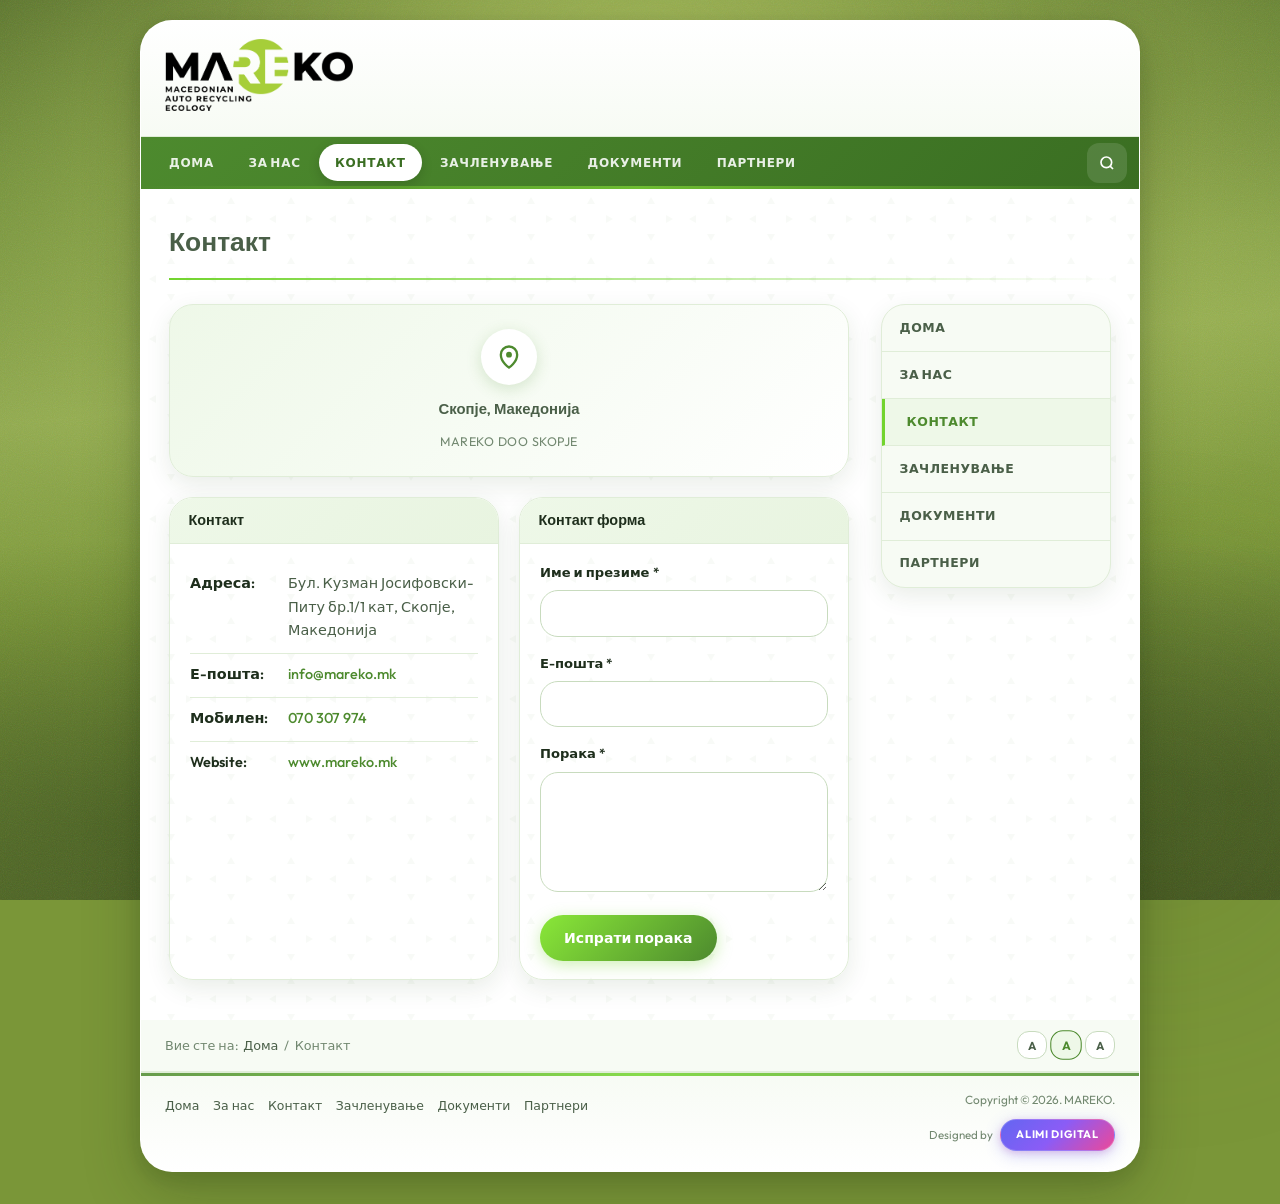
==== kontakt.html @ 083aa1ac "Initial commit: MAREKO static website renovation for mareko.mk Co-authored-by: Cursor <cursoragent@c" ====
<!DOCTYPE html>
<html lang="mk">
<head>
  <meta charset="UTF-8">
  <meta name="viewport" content="width=device-width, initial-scale=1.0">
  <meta name="description" content="Контакт – MAREKO DOO Skopje. Адреса, е-пошта, телефон и контакт форма.">
  <meta name="theme-color" content="#688636">
  <title>Контакт – MAREKO</title>
  <link rel="icon" href="assets/images/mareko-logo.png" type="image/png">
  <link rel="stylesheet" href="assets/css/styles.css">
</head>
<body data-page="contact">

  <div class="site-box">
    <header id="site-header"></header>

    <main class="main-pattern">
      <div class="page-body">
        <h1 class="page-title fade-up">Контакт</h1>
        <div class="page-layout">
          <div class="content-area">
            <div class="contact-visual fade-up">
              <div class="map-pin" aria-hidden="true">
                <svg viewBox="0 0 24 24" fill="none" stroke="currentColor" stroke-width="2"><path d="M12 21s7-4.5 7-11a7 7 0 1 0-14 0c0 6.5 7 11 7 11z"/><circle cx="12" cy="10" r="2.5" fill="currentColor" stroke="none"/></svg>
              </div>
              <p class="contact-visual-text">Скопје, Македонија</p>
              <span class="contact-visual-sub">MAREKO DOO Skopje</span>
            </div>
            <div class="contact-grid">
              <div class="contact-box fade-up">
                <div class="contact-box-header">Контакт</div>
                <div class="contact-box-body">
                  <div class="contact-row">
                    <span class="contact-label">Адреса:</span>
                    <span class="contact-value">Бул. Кузман Јосифовски-Питу бр.1/1 кат, Скопје, Македонија</span>
                  </div>
                  <div class="contact-row">
                    <span class="contact-label">Е-пошта:</span>
                    <span class="contact-value"><a href="mailto:info@mareko.mk">info@mareko.mk</a></span>
                  </div>
                  <div class="contact-row">
                    <span class="contact-label">Мобилен:</span>
                    <span class="contact-value"><a href="tel:+38970307974">070 307 974</a></span>
                  </div>
                  <div class="contact-row">
                    <span class="contact-label">Website:</span>
                    <span class="contact-value"><a href="https://www.mareko.mk">www.mareko.mk</a></span>
                  </div>
                </div>
              </div>

              <div class="contact-box fade-up">
                <div class="contact-box-header">Контакт форма</div>
                <div class="contact-box-body">
                  <form id="contact-form" novalidate>
                    <div class="form-group">
                      <label for="name">Име и презиме *</label>
                      <input type="text" id="name" name="name" required autocomplete="name">
                    </div>
                    <div class="form-group">
                      <label for="email">Е-пошта *</label>
                      <input type="email" id="email" name="email" required autocomplete="email">
                    </div>
                    <div class="form-group">
                      <label for="message">Порака *</label>
                      <textarea id="message" name="message" required></textarea>
                    </div>
                    <button type="submit" class="btn btn-primary">Испрати порака</button>
                    <div class="form-success" id="form-success">Вашата порака е подготвена. Отворање на е-пошта...</div>
                  </form>
                </div>
              </div>
            </div>
          </div>

          <aside class="sidebar">
            <nav class="sidebar-nav" id="sidebar-nav" aria-label="Странична навигација"></nav>
          </aside>
        </div>
      </div>

      <div class="utility-bar">
        <div class="breadcrumb">
          <span>Вие сте на:</span>
          <a href="index.html">Дома</a>
          <span>/</span>
          <span>Контакт</span>
        </div>
        <div class="font-size-controls" aria-label="Големина на текст">
          <button class="font-size-btn" data-size="sm" aria-label="Мал текст">A</button>
          <button class="font-size-btn active" data-size="md" aria-label="Нормален текст">A</button>
          <button class="font-size-btn" data-size="lg" aria-label="Голем текст">A</button>
        </div>
      </div>
    </main>

    <footer class="site-footer" id="site-footer"></footer>
  </div>

  <script src="assets/js/main.js"></script>
</body>
</html>
---- assets/css/styles.css ----
/* MAREKO.MK — Light boxed · modern 2026 */
@import url('https://fonts.googleapis.com/css2?family=Outfit:wght@300;400;500;600;700;800&family=Syne:wght@700;800&display=swap');

:root {
  --green-bright: #72d42e;
  --green-light: #8ae838;
  --green-nav: #4d8a2e;
  --green-nav-dark: #3a6e22;
  --green-banner: #5a9634;
  --green-soft: #eef8e8;
  --green-glow: rgba(114, 212, 46, 0.35);
  --green-bg: #7a9638;
  --green-bg-light: #a8be58;
  --green-bg-lime: #c2d46a;
  --green-bg-dark: #556b2a;
  --green-bg-deep: #465822;
  --white: #ffffff;
  --off-white: #f7fbf4;
  --text: #1e2e1c;
  --text-muted: #4a5f48;
  --text-light: #728870;
  --border: #e0edd8;
  --border-dark: #c8dbbe;
  --shadow-box: 0 20px 56px rgba(35, 55, 18, 0.28), 0 6px 20px rgba(35, 55, 18, 0.14);
  --shadow-soft: 0 8px 24px rgba(40, 80, 25, 0.1);
  --shadow-hover: 0 12px 32px rgba(114, 212, 46, 0.2);
  --radius-sm: 12px;
  --radius-md: 18px;
  --radius-lg: 24px;
  --radius-xl: 32px;
  --radius-pill: 999px;
  --font: 'Outfit', system-ui, sans-serif;
  --font-display: 'Syne', 'Outfit', sans-serif;
  --box-width: 1000px;
  --nav-height: 52px;
  --ease: cubic-bezier(0.4, 0, 0.2, 1);
  --ease-bounce: cubic-bezier(0.34, 1.56, 0.64, 1);
  --transition: 0.35s var(--ease);
  --font-base: 16px;
}

*, *::before, *::after { box-sizing: border-box; margin: 0; padding: 0; }

html {
  scroll-behavior: smooth;
  -webkit-text-size-adjust: 100%;
  font-size: var(--font-base);
}

body {
  font-family: var(--font);
  color: var(--text);
  line-height: 1.65;
  min-height: 100dvh;
  background-color: var(--green-bg);
  background-image:
    url("data:image/svg+xml,%3Csvg viewBox='0 0 200 200' xmlns='http://www.w3.org/2000/svg'%3E%3Cfilter id='n'%3E%3CfeTurbulence type='fractalNoise' baseFrequency='0.75' numOctaves='4' stitchTiles='stitch'/%3E%3C/filter%3E%3Crect width='100%25' height='100%25' filter='url(%23n)' opacity='0.35'/%3E%3C/svg%3E"),
    radial-gradient(ellipse 95% 75% at 50% 18%, rgba(194, 212, 106, 0.92) 0%, rgba(168, 190, 88, 0.55) 32%, transparent 68%),
    radial-gradient(ellipse 70% 55% at 8% 92%, rgba(70, 92, 34, 0.72) 0%, transparent 58%),
    radial-gradient(ellipse 65% 50% at 96% 88%, rgba(62, 82, 30, 0.68) 0%, transparent 55%),
    radial-gradient(ellipse 45% 35% at 92% 8%, rgba(90, 115, 42, 0.45) 0%, transparent 52%),
    linear-gradient(175deg, #4f6828 0%, #688636 18%, #8fa84e 42%, #7a9638 62%, #5f782e 82%, #465822 100%);
  background-blend-mode: soft-light, normal, normal, normal, normal, normal;
  background-size: 160px 160px, auto, auto, auto, auto, auto;
  background-attachment: fixed;
  overflow-x: hidden;
}

/* Soft ambient glow — light olive, not dark */
body::before,
body::after {
  content: '';
  position: fixed;
  border-radius: 50%;
  filter: blur(100px);
  opacity: 0.35;
  pointer-events: none;
  z-index: 0;
  animation: blobFloat 16s ease-in-out infinite alternate;
}

body::before {
  width: 480px;
  height: 480px;
  background: rgba(184, 204, 106, 0.55);
  top: -140px;
  left: 50%;
  transform: translateX(-50%);
}

body::after {
  width: 360px;
  height: 360px;
  background: rgba(86, 107, 42, 0.45);
  bottom: -80px;
  right: -60px;
  animation-delay: -8s;
}

@keyframes blobFloat {
  from { transform: translate(0, 0) scale(1); }
  to { transform: translate(20px, 30px) scale(1.08); }
}

img { max-width: 100%; height: auto; display: block; }
a { color: var(--green-nav); text-decoration: none; transition: color var(--transition); }
a:hover { color: var(--green-nav-dark); }

/* ─── BOXED SHELL ─── */
.site-box {
  position: relative;
  z-index: 1;
  width: calc(100% - 1.25rem);
  max-width: var(--box-width);
  margin: 0.75rem auto 1.5rem;
  background: var(--white);
  border-radius: var(--radius-xl);
  box-shadow: var(--shadow-box);
  border: 1px solid rgba(255, 255, 255, 0.85);
  overflow: hidden;
  animation: boxReveal 0.7s var(--ease) both;
}

@keyframes boxReveal {
  from { opacity: 0; transform: translateY(24px); }
  to { opacity: 1; transform: translateY(0); }
}

@media (min-width: 768px) {
  .site-box { margin: 1.25rem auto 2rem; width: calc(100% - 2.5rem); }
}

/* ─── LOGO ─── */
.site-top { background: var(--white); }

.logo-area {
  padding: 1.1rem 1.5rem;
  border-bottom: 1px solid var(--border);
  background: linear-gradient(180deg, var(--white) 0%, var(--off-white) 100%);
}

.logo {
  display: inline-block;
  transition: transform var(--transition), opacity var(--transition);
  text-decoration: none;
}

.logo:hover {
  transform: scale(1.02);
  opacity: 0.92;
}

.logo-img {
  height: 64px;
  width: auto;
  max-width: min(100%, 340px);
  display: block;
  object-fit: contain;
}

.logo-img-sm {
  height: 48px;
  width: auto;
  max-width: 180px;
  margin: 0 auto 0.65rem;
  display: block;
  object-fit: contain;
}

@media (min-width: 768px) {
  .logo-img { height: 72px; max-width: 380px; }
  .logo-img-sm { height: 52px; }
}

/* ─── NAV ─── */
.main-nav-wrap {
  background: linear-gradient(135deg, var(--green-nav) 0%, var(--green-nav-dark) 100%);
  position: relative;
}

.main-nav-wrap::after {
  content: '';
  position: absolute;
  bottom: 0;
  left: 0;
  right: 0;
  height: 3px;
  background: linear-gradient(90deg, transparent, var(--green-light), transparent);
  opacity: 0.6;
}

.main-nav-inner {
  display: flex;
  align-items: center;
  justify-content: space-between;
  min-height: var(--nav-height);
  padding: 0 0.75rem;
}

.main-nav {
  display: none;
  flex: 1;
  align-items: center;
  gap: 0.15rem;
  flex-wrap: wrap;
}

.main-nav a {
  color: rgba(255, 255, 255, 0.88);
  font-size: 0.72rem;
  font-weight: 600;
  letter-spacing: 0.06em;
  text-transform: uppercase;
  padding: 0.5rem 0.85rem;
  border-radius: var(--radius-pill);
  transition: all var(--transition);
  position: relative;
}

.main-nav a:hover {
  color: var(--white);
  background: rgba(255, 255, 255, 0.12);
  transform: translateY(-1px);
}

.main-nav a.active {
  color: var(--green-nav-dark);
  background: var(--white);
  box-shadow: 0 4px 12px rgba(0, 0, 0, 0.15);
  font-weight: 700;
}

.nav-actions {
  display: flex;
  align-items: center;
  gap: 0.35rem;
  margin-left: auto;
}

.search-toggle,
.menu-toggle {
  width: 40px;
  height: 40px;
  border: none;
  border-radius: var(--radius-sm);
  background: rgba(255, 255, 255, 0.12);
  color: var(--white);
  cursor: pointer;
  display: flex;
  align-items: center;
  justify-content: center;
  transition: all var(--transition);
}

.search-toggle:hover,
.menu-toggle:hover {
  background: rgba(255, 255, 255, 0.22);
  transform: scale(1.05);
}

.menu-toggle { position: relative; z-index: 1002; }

.hamburger { width: 18px; height: 12px; position: relative; }
.hamburger span {
  display: block;
  position: absolute;
  height: 2px;
  width: 100%;
  background: currentColor;
  border-radius: 2px;
  transition: all var(--transition);
}
.hamburger span:nth-child(1) { top: 0; }
.hamburger span:nth-child(2) { top: 5px; }
.hamburger span:nth-child(3) { top: 10px; }

.menu-toggle.open .hamburger span:nth-child(1) { top: 5px; transform: rotate(45deg); }
.menu-toggle.open .hamburger span:nth-child(2) { opacity: 0; }
.menu-toggle.open .hamburger span:nth-child(3) { top: 5px; transform: rotate(-45deg); }

.mobile-nav {
  display: none;
  flex-direction: column;
  background: var(--green-nav-dark);
  padding: 0.5rem;
  gap: 0.25rem;
}

.mobile-nav.open { display: flex; animation: slideDown 0.3s var(--ease); }

@keyframes slideDown {
  from { opacity: 0; transform: translateY(-8px); }
  to { opacity: 1; transform: translateY(0); }
}

.mobile-nav a {
  color: var(--white);
  font-size: 0.85rem;
  font-weight: 600;
  padding: 0.85rem 1.1rem;
  border-radius: var(--radius-md);
  text-transform: uppercase;
  letter-spacing: 0.05em;
  transition: all var(--transition);
}

.mobile-nav a:hover,
.mobile-nav a.active {
  background: rgba(255, 255, 255, 0.12);
}

.mobile-nav a.active {
  background: var(--white);
  color: var(--green-nav-dark);
}

/* ─── HERO SLIDER ─── */
.hero-slider {
  position: relative;
  height: min(56vw, 400px);
  min-height: 260px;
  overflow: hidden;
  isolation: isolate;
}

.hero-slide {
  position: absolute;
  inset: 0;
  opacity: 0;
  transition: opacity 1s ease;
}

.hero-slide.active { opacity: 1; }

.hero-slide img {
  width: 100%;
  height: 100%;
  object-fit: cover;
  transform: scale(1.04);
  animation: kenBurns 10s ease-in-out infinite alternate;
}

@keyframes kenBurns {
  from { transform: scale(1.04); }
  to { transform: scale(1.1); }
}

.hero-price-box {
  position: absolute;
  top: 1.25rem;
  left: 1.25rem;
  z-index: 3;
  background: rgba(255, 255, 255, 0.94);
  backdrop-filter: blur(12px) saturate(1.1);
  -webkit-backdrop-filter: blur(12px) saturate(1.1);
  border: 1px solid rgba(255, 255, 255, 0.95);
  padding: 1.15rem 1.4rem;
  border-radius: var(--radius-lg);
  box-shadow:
    0 8px 28px rgba(30, 60, 20, 0.08),
    inset 0 1px 0 rgba(255, 255, 255, 1);
  max-width: 220px;
  text-align: center;
  transition: all var(--transition);
  animation: floatIn 0.8s var(--ease-bounce) 0.3s both;
  cursor: pointer;
  text-decoration: none;
  color: inherit;
}

@keyframes floatIn {
  from { opacity: 0; transform: translateY(16px) scale(0.95); }
  to { opacity: 1; transform: translateY(0) scale(1); }
}

.hero-price-box:hover {
  transform: translateY(-4px) scale(1.02);
  box-shadow: var(--shadow-hover);
}

.hero-price-box:hover .price-text-label {
  text-decoration-color: var(--green-bright);
}

.hero-price-box:hover .price-arrow {
  transform: translateY(-3px);
  color: var(--green-nav);
}

.hero-price-box .logo-img-sm {
  height: 44px;
  width: auto;
  margin: 0 auto 0.65rem;
}

.hero-price-box .price-text {
  display: inline-flex;
  flex-direction: column;
  align-items: center;
  gap: 0.35rem;
}

.hero-price-box .price-text-label {
  font-family: var(--font-display);
  font-size: 0.82rem;
  font-weight: 700;
  color: var(--text);
  line-height: 1.45;
  text-transform: uppercase;
  letter-spacing: 0.05em;
  text-decoration: underline;
  text-decoration-thickness: 2px;
  text-underline-offset: 4px;
  text-decoration-color: var(--green-nav);
  transition: text-decoration-color var(--transition);
}

.hero-price-box .price-arrow {
  font-size: 1rem;
  font-weight: 700;
  color: var(--green-nav);
  line-height: 1;
  transition: transform var(--transition), color var(--transition);
}

/* Hero footer — bottom bar + dots */
.hero-footer {
  position: absolute;
  bottom: 1.15rem;
  left: 1rem;
  right: 1rem;
  z-index: 4;
  display: flex;
  align-items: center;
  justify-content: center;
  gap: 0.75rem;
  pointer-events: none;
}

.hero-footer > * {
  pointer-events: auto;
}

.hero-bottom-bar {
  position: static;
  transform: none;
  z-index: 3;
  background: rgba(255, 255, 255, 0.92);
  backdrop-filter: blur(10px);
  -webkit-backdrop-filter: blur(10px);
  border: 1px solid rgba(255, 255, 255, 0.95);
  padding: 0.5rem 1.25rem;
  border-radius: var(--radius-pill);
  font-size: 0.62rem;
  font-weight: 600;
  letter-spacing: 0.08em;
  text-transform: uppercase;
  color: var(--text-muted);
  white-space: nowrap;
  max-width: calc(100% - 5rem);
  overflow: hidden;
  text-overflow: ellipsis;
  box-shadow: 0 4px 16px rgba(30, 60, 20, 0.06), inset 0 1px 0 rgba(255, 255, 255, 1);
  animation: floatIn 0.8s var(--ease) 0.5s both;
}

.slider-controls {
  position: absolute;
  top: 1rem;
  right: 1rem;
  display: flex;
  gap: 0.25rem;
  z-index: 5;
  padding: 0.3rem;
  background: rgba(255, 255, 255, 0.88);
  backdrop-filter: blur(10px);
  -webkit-backdrop-filter: blur(10px);
  border: 1px solid rgba(255, 255, 255, 0.95);
  border-radius: var(--radius-pill);
  box-shadow: 0 4px 20px rgba(30, 60, 20, 0.08);
}

.slider-btn {
  width: 36px;
  height: 36px;
  border: none;
  border-radius: 50%;
  background: rgba(255, 255, 255, 0.95);
  color: var(--green-nav);
  cursor: pointer;
  display: flex;
  align-items: center;
  justify-content: center;
  box-shadow: 0 2px 10px rgba(0, 0, 0, 0.08);
  transition: all var(--transition);
}

.slider-btn:hover {
  background: var(--white);
  transform: scale(1.08);
  color: var(--green-bright);
  box-shadow: 0 4px 16px rgba(114, 212, 46, 0.25);
}

.slider-btn:active {
  transform: scale(0.96);
}

.slider-dots {
  position: absolute;
  right: 0;
  bottom: 0;
  display: flex;
  align-items: center;
  gap: 5px;
  padding: 0.35rem 0.55rem;
  background: rgba(20, 40, 15, 0.35);
  backdrop-filter: blur(10px);
  border-radius: var(--radius-pill);
  border: 1px solid rgba(255, 255, 255, 0.15);
}

.slider-dot {
  width: 7px;
  height: 7px;
  border-radius: var(--radius-pill);
  background: rgba(255, 255, 255, 0.4);
  border: none;
  cursor: pointer;
  padding: 0;
  transition: all var(--transition);
}

.slider-dot.active {
  background: var(--green-bright);
  width: 22px;
  box-shadow: 0 0 10px var(--green-glow);
}

/* ─── GREEN BANNER ─── */
.green-banner {
  background: linear-gradient(135deg, var(--green-banner) 0%, var(--green-nav) 100%);
  color: var(--white);
  text-align: center;
  padding: 0.85rem 1rem;
  font-family: var(--font-display);
  font-size: 0.75rem;
  font-weight: 700;
  letter-spacing: 0.14em;
  text-transform: uppercase;
  position: relative;
  overflow: hidden;
}

.green-banner::before {
  content: '';
  position: absolute;
  inset: 0;
  background: linear-gradient(90deg, transparent, rgba(255,255,255,0.08), transparent);
  animation: shimmer 3s ease-in-out infinite;
}

@keyframes shimmer {
  0%, 100% { transform: translateX(-100%); }
  50% { transform: translateX(100%); }
}

/* ─── UTILITY BAR ─── */
.utility-bar {
  display: flex;
  align-items: center;
  justify-content: space-between;
  flex-wrap: wrap;
  gap: 0.5rem;
  padding: 0.7rem 1.5rem;
  background: var(--off-white);
  border-bottom: 1px solid var(--border);
  font-size: 0.8rem;
  color: var(--text-light);
}

.breadcrumb {
  display: flex;
  flex-wrap: wrap;
  align-items: center;
  gap: 0.35rem;
}

.breadcrumb a { color: var(--text-muted); }
.breadcrumb a:hover { color: var(--green-nav); }

.font-size-controls { display: flex; align-items: center; gap: 4px; }

.font-size-btn {
  width: 30px;
  height: 28px;
  border: 1px solid var(--border-dark);
  border-radius: var(--radius-sm);
  background: var(--white);
  color: var(--text-muted);
  cursor: pointer;
  font-family: var(--font);
  font-weight: 700;
  font-size: 0.72rem;
  transition: all var(--transition);
}

.font-size-btn:hover,
.font-size-btn.active {
  border-color: var(--green-nav);
  color: var(--green-nav);
  background: var(--green-soft);
  transform: scale(1.05);
}

/* ─── MAIN ─── */
main { background: var(--white); }

.page-body { padding: 1.75rem 1.5rem 2rem; }

.page-title {
  font-family: var(--font-display);
  font-size: 1.65rem;
  font-weight: 800;
  color: var(--text-muted);
  margin-bottom: 1.5rem;
  padding-bottom: 0.85rem;
  border-bottom: 2px solid transparent;
  border-image: linear-gradient(90deg, var(--green-bright), transparent) 1;
  animation: fadeUp 0.6s var(--ease) both;
}

.page-layout {
  display: grid;
  grid-template-columns: 1fr;
  gap: 1.5rem;
}

.content-area h2 {
  font-family: var(--font-display);
  font-size: 1.05rem;
  font-weight: 700;
  color: var(--green-nav);
  margin: 1.75rem 0 0.65rem;
}

.content-area h2:first-child { margin-top: 0; }

.content-area p,
.content-area li {
  color: var(--text-muted);
  font-size: 0.93rem;
  margin-bottom: 0.65rem;
}

.content-area ol { padding-left: 1.25rem; margin-bottom: 1rem; }
.content-area ol li { margin-bottom: 0.4rem; }

.sidebar { display: none; }

.sidebar-nav {
  border: 1px solid var(--border);
  border-radius: var(--radius-lg);
  overflow: hidden;
  background: var(--off-white);
  box-shadow: var(--shadow-soft);
}

.sidebar-nav a {
  display: block;
  padding: 0.8rem 1.1rem;
  color: var(--text-muted);
  font-size: 0.78rem;
  font-weight: 600;
  letter-spacing: 0.04em;
  text-transform: uppercase;
  border-bottom: 1px solid var(--border);
  transition: all var(--transition);
}

.sidebar-nav a:last-child { border-bottom: none; }

.sidebar-nav a:hover,
.sidebar-nav a.active {
  color: var(--green-nav);
  background: var(--green-soft);
  padding-left: 1.35rem;
}

.sidebar-nav a.active {
  font-weight: 700;
  border-left: 3px solid var(--green-bright);
}

/* ─── DOCUMENTS ─── */
.doc-list { display: flex; flex-direction: column; gap: 0.65rem; }

.doc-item {
  display: flex;
  align-items: flex-start;
  gap: 1rem;
  padding: 1.1rem 1.25rem;
  border: 1px solid var(--border);
  border-radius: var(--radius-md);
  background: var(--off-white);
  color: inherit;
  transition: all var(--transition);
}

.doc-item:hover {
  border-color: var(--green-bright);
  background: var(--green-soft);
  transform: translateX(6px);
  box-shadow: var(--shadow-soft);
}

.doc-icon {
  flex-shrink: 0;
  width: 42px;
  height: 42px;
  background: linear-gradient(135deg, #fee2e2, #fecaca);
  border-radius: var(--radius-sm);
  display: flex;
  align-items: center;
  justify-content: center;
  font-size: 0.62rem;
  font-weight: 800;
  color: #dc2626;
}

.doc-info h3 {
  font-size: 0.9rem;
  font-weight: 500;
  color: var(--text);
  line-height: 1.45;
}

/* ─── PARTNERS TABLE ─── */
.partners-table-wrap {
  overflow-x: auto;
  border-radius: var(--radius-lg);
  border: 1px solid var(--border);
  box-shadow: var(--shadow-soft);
}

.partners-table {
  width: 100%;
  border-collapse: collapse;
  font-size: 0.88rem;
}

.partners-table th {
  background: linear-gradient(180deg, var(--green-soft) 0%, #e5f2dc 100%);
  padding: 0.85rem 1rem;
  text-align: left;
  font-weight: 700;
  color: var(--text);
  font-size: 0.78rem;
  text-transform: uppercase;
  letter-spacing: 0.05em;
}

.partners-table td {
  padding: 0.75rem 1rem;
  color: var(--text-muted);
  font-weight: 500;
  border-top: 1px solid var(--border);
  transition: background var(--transition);
}

.partners-table tbody tr:nth-child(even) td {
  background: rgba(238, 248, 232, 0.45);
}

.partners-table tbody tr:hover td {
  background: var(--green-soft);
}

.partners-table .num-col {
  width: 52px;
  text-align: center;
  color: var(--green-nav);
  font-weight: 700;
}

.partner-name-cell {
  display: flex;
  flex-wrap: wrap;
  align-items: center;
  gap: 0.5rem;
}

.partner-name-cell > span:first-child {
  color: var(--text-muted);
  font-weight: 500;
}

.city-chip {
  display: inline-block;
  padding: 0.12rem 0.5rem;
  font-size: 0.62rem;
  font-weight: 700;
  letter-spacing: 0.03em;
  text-transform: uppercase;
  color: var(--green-nav-dark);
  background: var(--white);
  border: 1px solid var(--border-dark);
  border-radius: var(--radius-pill);
  white-space: nowrap;
}

/* ─── CONTACT ─── */
.contact-grid {
  display: grid;
  grid-template-columns: 1fr;
  gap: 1.25rem;
}

.contact-box {
  border: 1px solid var(--border);
  border-radius: var(--radius-lg);
  overflow: hidden;
  box-shadow: var(--shadow-soft);
  transition: box-shadow var(--transition);
}

.contact-box:hover { box-shadow: var(--shadow-hover); }

.contact-box-header {
  background: linear-gradient(135deg, var(--green-soft) 0%, #e8f4e0 100%);
  border-bottom: 1px solid var(--border);
  padding: 0.65rem 1.15rem;
  font-family: var(--font-display);
  font-size: 0.9rem;
  font-weight: 700;
  color: var(--text);
}

.contact-box-body { padding: 1.15rem 1.25rem; }

.contact-row {
  display: grid;
  grid-template-columns: 90px 1fr;
  gap: 0.5rem;
  padding: 0.6rem 0;
  border-bottom: 1px solid var(--border);
  font-size: 0.9rem;
}

.contact-row:last-child { border-bottom: none; }
.contact-label { font-weight: 600; color: var(--text); }
.contact-value { color: var(--text-muted); }
.contact-value a { color: var(--green-nav); font-weight: 500; }

.form-group { margin-bottom: 1rem; }

.form-group label {
  display: block;
  font-size: 0.82rem;
  font-weight: 600;
  color: var(--text);
  margin-bottom: 0.4rem;
}

.form-group input,
.form-group textarea {
  width: 100%;
  padding: 0.8rem 1rem;
  font-family: var(--font);
  font-size: 0.92rem;
  border: 1px solid var(--border-dark);
  border-radius: var(--radius-md);
  background: var(--white);
  color: var(--text);
  outline: none;
  transition: all var(--transition);
}

.form-group textarea { min-height: 120px; resize: vertical; }

.form-group input:focus,
.form-group textarea:focus {
  border-color: var(--green-bright);
  box-shadow: 0 0 0 4px rgba(114, 212, 46, 0.15);
}

.btn {
  display: inline-flex;
  align-items: center;
  justify-content: center;
  gap: 0.45rem;
  padding: 0.8rem 1.5rem;
  font-family: var(--font);
  font-size: 0.88rem;
  font-weight: 600;
  border: none;
  border-radius: var(--radius-pill);
  cursor: pointer;
  transition: all var(--transition);
  min-height: 46px;
}

.btn-primary {
  background: linear-gradient(135deg, var(--green-light) 0%, var(--green-nav) 100%);
  color: var(--white);
  box-shadow: 0 4px 16px var(--green-glow);
}

.btn-primary:hover {
  transform: translateY(-2px);
  box-shadow: 0 8px 24px var(--green-glow);
  color: var(--white);
}

.form-success {
  display: none;
  margin-top: 0.75rem;
  padding: 0.85rem 1rem;
  background: var(--green-soft);
  border-radius: var(--radius-md);
  color: var(--green-nav);
  font-size: 0.85rem;
  font-weight: 600;
}

.form-success.show { display: block; animation: fadeUp 0.4s var(--ease); }

/* ─── HOME INTRO ─── */
.home-intro {
  padding: 2rem 1.5rem 2.5rem;
  text-align: center;
}

.home-intro p {
  color: var(--text-muted);
  font-size: 0.95rem;
  max-width: 620px;
  margin: 0 auto;
  line-height: 1.75;
}

.home-intro-icon {
  width: 48px;
  height: 48px;
  margin: 0 auto 1rem;
  border-radius: 50%;
  background: var(--green-soft);
  display: flex;
  align-items: center;
  justify-content: center;
  font-size: 1.4rem;
  animation: pulse 2.5s ease-in-out infinite;
}

@keyframes pulse {
  0%, 100% { box-shadow: 0 0 0 0 rgba(114, 212, 46, 0.3); }
  50% { box-shadow: 0 0 0 12px rgba(114, 212, 46, 0); }
}

/* ─── FOOTER ─── */
.site-footer {
  background: linear-gradient(180deg, var(--off-white) 0%, var(--white) 100%);
  border-top: 1px solid var(--border);
  padding: 0 1.5rem 1.25rem;
}

.footer-accent {
  height: 3px;
  margin: 0 -1.5rem 0;
  background: linear-gradient(90deg, var(--green-nav), var(--green-bright), var(--green-nav));
  opacity: 0.85;
}

.footer-inner {
  display: flex;
  flex-direction: column;
  gap: 1rem;
  padding-top: 1rem;
  font-size: 0.78rem;
  color: var(--text-light);
}

.footer-links {
  display: flex;
  flex-wrap: wrap;
  gap: 0.35rem 0.85rem;
}

.footer-links a {
  color: var(--text-muted);
  font-size: 0.78rem;
  padding: 0.25rem 0;
  transition: all var(--transition);
}

.footer-links a:hover {
  color: var(--green-nav);
  transform: translateX(2px);
}

.footer-credit {
  display: flex;
  flex-direction: column;
  align-items: flex-start;
  gap: 0.65rem;
  padding-top: 0.75rem;
  border-top: 1px solid var(--border);
}

.footer-copy {
  font-size: 0.74rem;
  line-height: 1.4;
}

.footer-designed {
  display: flex;
  flex-wrap: wrap;
  align-items: center;
  gap: 0.45rem;
}

.footer-designed-label {
  font-size: 0.72rem;
  color: var(--text-light);
}

.alimi-credit-btn {
  display: inline-flex;
  align-items: center;
  justify-content: center;
  padding: 0.38rem 0.95rem;
  border-radius: var(--radius-pill);
  background: linear-gradient(135deg, #6366f1 0%, #8b5cf6 48%, #ec4899 100%);
  color: var(--white) !important;
  font-size: 0.68rem;
  font-weight: 700;
  letter-spacing: 0.06em;
  text-transform: uppercase;
  text-decoration: none;
  border: 1px solid rgba(255, 255, 255, 0.18);
  box-shadow: 0 4px 16px rgba(99, 102, 241, 0.32), 0 2px 6px rgba(236, 72, 153, 0.2);
  transition: transform var(--transition), box-shadow var(--transition), filter var(--transition);
}

.alimi-credit-btn:hover {
  transform: translateY(-2px);
  filter: brightness(1.06);
  box-shadow: 0 6px 22px rgba(99, 102, 241, 0.42), 0 4px 12px rgba(236, 72, 153, 0.28);
  color: var(--white) !important;
}

/* ─── SEARCH ─── */
.search-overlay {
  position: fixed;
  inset: 0;
  z-index: 2000;
  background: rgba(255, 255, 255, 0.96);
  backdrop-filter: blur(20px);
  display: flex;
  flex-direction: column;
  align-items: center;
  justify-content: center;
  padding: 2rem;
  opacity: 0;
  visibility: hidden;
  transition: all var(--transition);
}

.search-overlay.open { opacity: 1; visibility: visible; }

.search-overlay input {
  width: 100%;
  max-width: 480px;
  padding: 1rem 1.25rem;
  font-size: 1.05rem;
  font-family: var(--font);
  border: 2px solid var(--border-dark);
  border-radius: var(--radius-pill);
  outline: none;
  color: var(--text);
  transition: all var(--transition);
}

.search-overlay input:focus {
  border-color: var(--green-bright);
  box-shadow: 0 0 0 4px rgba(114, 212, 46, 0.15);
}

.search-close {
  position: absolute;
  top: 1.25rem;
  right: 1.25rem;
  width: 44px;
  height: 44px;
  border: 1px solid var(--border);
  border-radius: 50%;
  background: var(--white);
  cursor: pointer;
  font-size: 1.1rem;
  color: var(--text-muted);
  transition: all var(--transition);
}

.search-close:hover {
  background: var(--green-soft);
  color: var(--green-nav);
  transform: rotate(90deg);
}

.search-results {
  margin-top: 1.25rem;
  width: 100%;
  max-width: 480px;
  max-height: 50vh;
  overflow-y: auto;
}

.search-results a {
  display: block;
  padding: 0.85rem 1rem;
  border-bottom: 1px solid var(--border);
  color: var(--text-muted);
  border-radius: var(--radius-sm);
  transition: all var(--transition);
}

.search-results a:hover {
  background: var(--green-soft);
  color: var(--green-nav);
  padding-left: 1.25rem;
}

/* ─── ANIMATIONS ─── */
.fade-up {
  opacity: 0;
  transform: translateY(16px);
  transition: opacity 0.6s var(--ease), transform 0.6s var(--ease);
}

.fade-up.visible {
  opacity: 1;
  transform: translateY(0);
}

@keyframes fadeUp {
  from { opacity: 0; transform: translateY(12px); }
  to { opacity: 1; transform: translateY(0); }
}

/* ─── RESPONSIVE ─── */

/* Mobile hero — polished layout */
@media (max-width: 767px) {
  .site-box {
    width: calc(100% - 0.75rem);
    margin: 0.5rem auto 1rem;
    border-radius: var(--radius-lg);
  }

  .logo-area { padding: 0.75rem 1rem; }

  .logo-img {
    height: 54px;
    max-width: min(100%, 270px);
  }

  .hero-slider {
    height: 56vh;
    min-height: 300px;
    max-height: none;
  }

  .hero-slide img {
    transform: scale(1.02);
    animation: none;
  }

  .hero-price-box {
    top: 0.75rem;
    left: 0.75rem;
    max-width: min(62%, 185px);
    padding: 0.9rem 1rem;
    border-radius: var(--radius-md);
    background: rgba(255, 255, 255, 0.93);
    border-color: rgba(255, 255, 255, 0.98);
    box-shadow:
      0 6px 24px rgba(30, 60, 20, 0.07),
      inset 0 1px 0 rgba(255, 255, 255, 1);
  }

  .hero-price-box .logo-img-sm {
    height: 40px;
    max-width: 100%;
    margin-bottom: 0.6rem;
  }

  .hero-price-box .price-text {
    gap: 0.35rem;
  }

  .hero-price-box .price-text-label {
    font-size: 0.78rem;
    letter-spacing: 0.04em;
    line-height: 1.42;
    text-decoration-thickness: 2px;
  }

  .hero-price-box .price-arrow {
    font-size: 1.05rem;
  }

  .slider-controls {
    top: 0.75rem;
    right: 0.75rem;
    padding: 0.25rem;
  }

  .slider-btn {
    width: 34px;
    height: 34px;
  }

  .slider-btn svg {
    width: 14px;
    height: 14px;
  }

  .hero-footer {
    bottom: 0.75rem;
    left: 0.75rem;
    right: 0.75rem;
    flex-direction: column;
    align-items: center;
    gap: 0.45rem;
  }

  .hero-bottom-bar {
    display: block;
    flex: none;
    max-width: 88%;
    font-size: 0.5rem;
    letter-spacing: 0.05em;
    padding: 0.35rem 0.85rem;
    font-weight: 600;
    background: rgba(255, 255, 255, 0.92);
    border-color: rgba(255, 255, 255, 0.98);
    box-shadow: 0 4px 14px rgba(30, 60, 20, 0.06), inset 0 1px 0 rgba(255, 255, 255, 1);
    text-align: center;
  }

  .slider-dots {
    position: static;
    flex-shrink: 0;
    padding: 0.35rem 0.55rem;
    background: rgba(20, 40, 15, 0.4);
  }

  .slider-dot {
    width: 6px;
    height: 6px;
  }

  .slider-dot.active {
    width: 18px;
  }

  .green-banner {
    font-size: 0.58rem;
    letter-spacing: 0.06em;
    padding: 0.7rem 0.65rem;
    line-height: 1.4;
  }

  .utility-bar {
    padding: 0.55rem 1rem;
    font-size: 0.72rem;
  }
}

@media (max-width: 380px) {
  .hero-price-box {
    max-width: min(64%, 175px);
    padding: 0.8rem 0.9rem;
  }

  .hero-price-box .price-text-label {
    font-size: 0.72rem;
  }
}

@media (min-width: 768px) {
  .main-nav { display: flex; }
  .menu-toggle { display: none; }
  .mobile-nav { display: none !important; }

  .hero-slider { height: 400px; }
  .hero-price-box { top: 1.5rem; left: 1.5rem; padding: 1.25rem 1.5rem; }
  .hero-price-box .logo-img-sm { height: 50px; }
  .hero-price-box .price-text-label { font-size: 0.85rem; }

  .page-layout {
    grid-template-columns: 1fr 230px;
    gap: 2rem;
  }

  .sidebar { display: block; }
  .contact-grid { grid-template-columns: 1fr 1fr; }
  .footer-inner {
    flex-direction: row;
    justify-content: space-between;
    align-items: flex-start;
  }

  .footer-credit {
    align-items: flex-end;
    text-align: right;
    margin-left: auto;
    padding-top: 0;
    border-top: none;
    min-width: 220px;
  }
  .page-body { padding: 2rem 1.75rem 2.5rem; }
}

@media (min-width: 900px) {
  .main-nav a { padding: 0.55rem 1rem; font-size: 0.75rem; }
}

/* ═══════════════════════════════════════════
   12 DESIGN ENHANCEMENTS
   ═══════════════════════════════════════════ */

/* 9 — Subtle recycling pattern inside white areas */
.main-pattern {
  position: relative;
  isolation: isolate;
}

.main-pattern::before {
  content: '';
  position: absolute;
  inset: 0;
  pointer-events: none;
  z-index: 0;
  opacity: 0.04;
  background-image: url("data:image/svg+xml,%3Csvg xmlns='http://www.w3.org/2000/svg' width='60' height='60' viewBox='0 0 60 60'%3E%3Cpath fill='%234d8a2e' d='M30 8l4 7h-8l4-7zm0 44l-4-7h8l-4 7zM8 30l7-4v8l-7-4zm44 0l-7 4v-8l7 4z'/%3E%3C/svg%3E");
  background-size: 60px 60px;
}

.main-pattern > * { position: relative; z-index: 1; }

/* 3 — Green accent line system */
.section-heading {
  position: relative;
  padding-left: 0.9rem;
}

.section-heading::before {
  content: '';
  position: absolute;
  left: 0;
  top: 0.12em;
  bottom: 0.12em;
  width: 4px;
  border-radius: 2px;
  background: linear-gradient(180deg, var(--green-bright), var(--green-nav));
}

.site-footer {
  position: relative;
}

/* 1 — Trust stat strip */
.trust-strip {
  padding: 1.25rem 1.5rem;
  background: linear-gradient(180deg, var(--off-white) 0%, var(--white) 100%);
  border-bottom: 1px solid var(--border);
}

.trust-grid {
  display: grid;
  grid-template-columns: repeat(2, 1fr);
  gap: 0.75rem;
}

.trust-card {
  display: flex;
  flex-direction: column;
  align-items: center;
  text-align: center;
  padding: 1rem 0.75rem;
  background: var(--white);
  border: 1px solid var(--border);
  border-radius: var(--radius-md);
  box-shadow: var(--shadow-soft);
  transition: transform var(--transition), box-shadow var(--transition);
}

.trust-card:hover {
  transform: translateY(-3px);
  box-shadow: var(--shadow-hover);
  border-color: var(--green-bright);
}

.trust-icon {
  font-size: 1.25rem;
  margin-bottom: 0.35rem;
  line-height: 1;
}

.trust-number {
  font-family: var(--font-display);
  font-size: 1.5rem;
  font-weight: 800;
  color: var(--green-nav);
  line-height: 1.1;
}

.trust-label {
  font-size: 0.72rem;
  font-weight: 600;
  color: var(--text-light);
  text-transform: uppercase;
  letter-spacing: 0.04em;
  margin-top: 0.25rem;
}

/* 4 — Hero slide captions */
.hero-caption {
  position: absolute;
  bottom: 5.5rem;
  left: 1.25rem;
  z-index: 4;
  max-width: min(75%, 420px);
  margin: 0;
  padding: 0.55rem 1.1rem 0.55rem 0.95rem;
  background: rgba(20, 40, 15, 0.62);
  backdrop-filter: blur(10px);
  -webkit-backdrop-filter: blur(10px);
  color: var(--white);
  font-size: 0.82rem;
  font-weight: 600;
  letter-spacing: 0.02em;
  line-height: 1.4;
  border-radius: var(--radius-pill);
  border-left: 3px solid var(--green-bright);
  opacity: 0;
  transform: translateY(10px);
  transition: opacity 0.55s var(--ease), transform 0.55s var(--ease);
  pointer-events: none;
}

.hero-caption.visible {
  opacity: 1;
  transform: translateY(0);
}

/* 5 — Nav hover micro-interactions */
.main-nav a::after {
  content: '';
  position: absolute;
  bottom: 0.35rem;
  left: 50%;
  width: 0;
  height: 2px;
  background: var(--green-bright);
  border-radius: 1px;
  transform: translateX(-50%);
  transition: width 0.3s var(--ease);
}

.main-nav a:hover::after,
.main-nav a.active::after {
  width: 55%;
}

.main-nav a.active::after {
  background: var(--green-nav);
}

.mobile-nav a {
  opacity: 0;
  transform: translateX(-12px);
  transition: opacity 0.35s var(--ease), transform 0.35s var(--ease), background var(--transition), color var(--transition);
}

.mobile-nav.open a {
  opacity: 1;
  transform: translateX(0);
}

.mobile-nav.open a:nth-child(1) { transition-delay: 0.05s; }
.mobile-nav.open a:nth-child(2) { transition-delay: 0.1s; }
.mobile-nav.open a:nth-child(3) { transition-delay: 0.15s; }
.mobile-nav.open a:nth-child(4) { transition-delay: 0.2s; }
.mobile-nav.open a:nth-child(5) { transition-delay: 0.25s; }
.mobile-nav.open a:nth-child(6) { transition-delay: 0.3s; }

/* 12 — Nav shimmer on load (once) */
.main-nav-wrap {
  overflow: hidden;
}

.main-nav-wrap.nav-shimmer::before {
  content: '';
  position: absolute;
  top: 0;
  left: -80%;
  width: 55%;
  height: 100%;
  background: linear-gradient(90deg, transparent, rgba(255, 255, 255, 0.28), transparent);
  animation: navShimmer 1.4s ease 0.4s 1 forwards;
  pointer-events: none;
  z-index: 2;
}

@keyframes navShimmer {
  to { left: 130%; }
}

/* 6 — Upgraded document cards */
.doc-item {
  position: relative;
  overflow: hidden;
  align-items: center;
}

.doc-stripe {
  position: absolute;
  left: 0;
  top: 0;
  bottom: 0;
  width: 4px;
  background: var(--green-nav);
  transform: scaleY(0);
  transform-origin: top;
  transition: transform 0.35s var(--ease);
}

.doc-item:hover .doc-stripe {
  transform: scaleY(1);
}

.doc-meta {
  display: flex;
  align-items: center;
  gap: 0.5rem;
  margin-bottom: 0.35rem;
}

.doc-year {
  display: inline-block;
  padding: 0.15rem 0.55rem;
  font-size: 0.65rem;
  font-weight: 700;
  letter-spacing: 0.04em;
  text-transform: uppercase;
  color: var(--green-nav);
  background: var(--green-soft);
  border-radius: var(--radius-pill);
  border: 1px solid var(--border-dark);
}

.doc-download {
  flex-shrink: 0;
  width: 36px;
  height: 36px;
  display: flex;
  align-items: center;
  justify-content: center;
  border-radius: 50%;
  background: var(--white);
  border: 1px solid var(--border);
  color: var(--green-nav);
  transition: all var(--transition);
  margin-left: auto;
}

.doc-item:hover .doc-download {
  background: var(--green-nav);
  border-color: var(--green-nav);
  color: var(--white);
  transform: translateY(-2px);
}

/* 8 — Contact visual */
.contact-visual {
  display: flex;
  flex-direction: column;
  align-items: center;
  text-align: center;
  padding: 1.5rem 1rem;
  margin-bottom: 1.25rem;
  background: linear-gradient(135deg, var(--green-soft) 0%, var(--white) 100%);
  border: 1px solid var(--border);
  border-radius: var(--radius-lg);
  box-shadow: var(--shadow-soft);
}

.map-pin {
  width: 56px;
  height: 56px;
  display: flex;
  align-items: center;
  justify-content: center;
  border-radius: 50%;
  background: var(--white);
  color: var(--green-nav);
  box-shadow: 0 4px 16px rgba(77, 138, 46, 0.2);
  margin-bottom: 0.75rem;
  animation: pinBounce 2.5s ease-in-out infinite;
}

.map-pin svg {
  width: 28px;
  height: 28px;
}

@keyframes pinBounce {
  0%, 100% { transform: translateY(0); }
  50% { transform: translateY(-5px); }
}

.contact-visual-text {
  font-family: var(--font-display);
  font-size: 1.05rem;
  font-weight: 700;
  color: var(--text);
  margin-bottom: 0.25rem;
}

.contact-visual-sub {
  font-size: 0.78rem;
  color: var(--text-light);
  letter-spacing: 0.04em;
  text-transform: uppercase;
}

/* 2 — Staggered fade-up (delay set via JS inline style) */
.fade-up.visible {
  transition-delay: 0s !important;
}

.main-nav a.active::after {
  display: none;
}

/* 10 — Page transition flash */
body.page-enter .site-box {
  opacity: 0;
  transform: translateY(12px);
}

body.page-enter-active .site-box {
  opacity: 1;
  transform: translateY(0);
  transition: opacity 0.4s var(--ease), transform 0.4s var(--ease);
}

body.page-leaving .site-box {
  opacity: 0;
  transform: translateY(-8px);
  transition: opacity 0.28s var(--ease), transform 0.28s var(--ease);
}

body.page-leaving::after {
  content: '';
  position: fixed;
  inset: 0;
  z-index: 9999;
  background: linear-gradient(135deg, rgba(114, 212, 46, 0.15), rgba(255, 255, 255, 0.35));
  pointer-events: none;
  animation: pageFlash 0.28s ease forwards;
}

@keyframes pageFlash {
  from { opacity: 0; }
  to { opacity: 1; }
}

@media (max-width: 767px) {
  .trust-grid {
    grid-template-columns: repeat(2, 1fr);
  }

  .hero-caption {
    bottom: 5.5rem;
    left: 0.75rem;
    max-width: 82%;
    font-size: 0.72rem;
    padding: 0.45rem 0.85rem;
  }
}

@media (min-width: 768px) {
  .trust-grid {
    grid-template-columns: repeat(4, 1fr);
  }
}
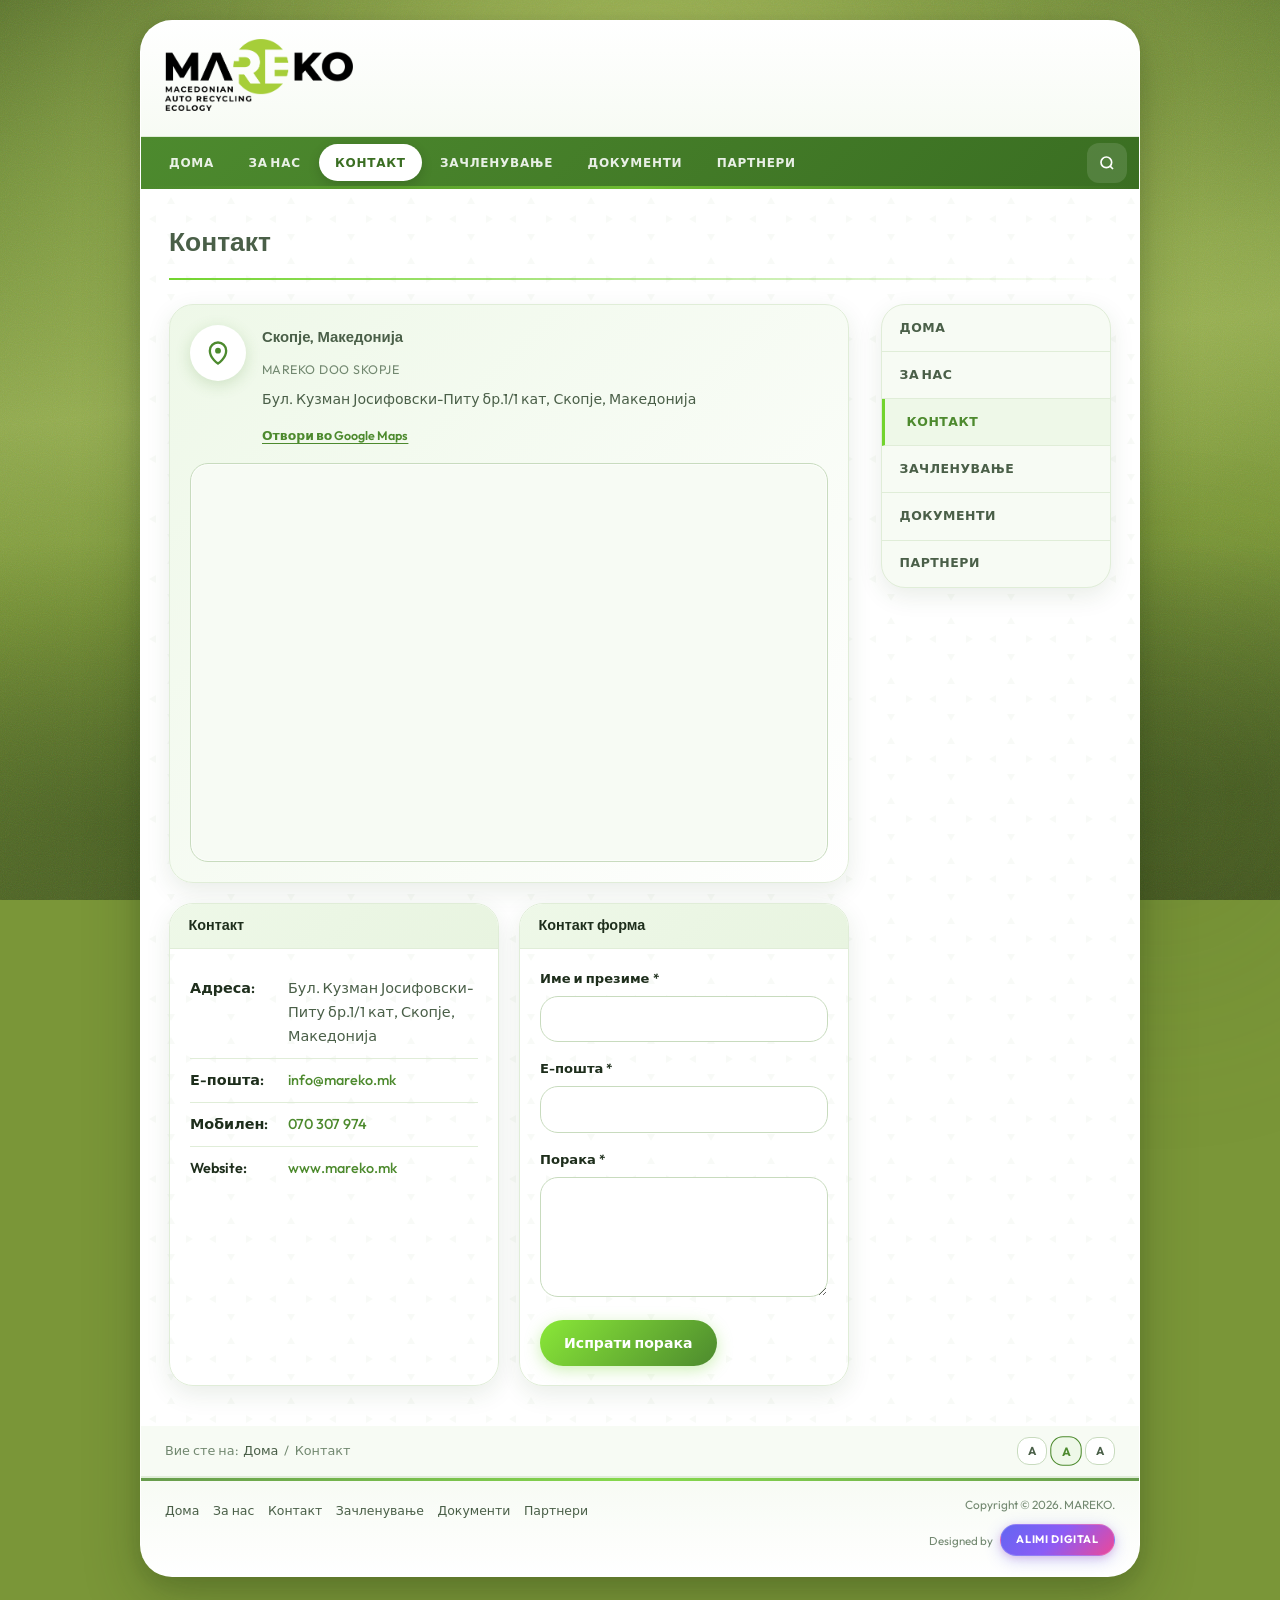
==== commit 3577c0d6: "Add Google Maps preview and address on contact page Co-authored-by: Cursor <cursoragent@cursor.com>" ====
--- a/kontakt.html
+++ b/kontakt.html
@@ -20,11 +20,34 @@
         <div class="page-layout">
           <div class="content-area">
             <div class="contact-visual fade-up">
-              <div class="map-pin" aria-hidden="true">
-                <svg viewBox="0 0 24 24" fill="none" stroke="currentColor" stroke-width="2"><path d="M12 21s7-4.5 7-11a7 7 0 1 0-14 0c0 6.5 7 11 7 11z"/><circle cx="12" cy="10" r="2.5" fill="currentColor" stroke="none"/></svg>
+              <div class="contact-visual-header">
+                <div class="map-pin" aria-hidden="true">
+                  <svg viewBox="0 0 24 24" fill="none" stroke="currentColor" stroke-width="2"><path d="M12 21s7-4.5 7-11a7 7 0 1 0-14 0c0 6.5 7 11 7 11z"/><circle cx="12" cy="10" r="2.5" fill="currentColor" stroke="none"/></svg>
+                </div>
+                <div class="contact-visual-info">
+                  <p class="contact-visual-text">Скопје, Македонија</p>
+                  <span class="contact-visual-sub">MAREKO DOO Skopje</span>
+                  <address class="contact-address">
+                    Бул. Кузман Јосифовски-Питу бр.1/1 кат, Скопје, Македонија
+                  </address>
+                  <a
+                    class="contact-map-link"
+                    href="https://www.google.com/maps/search/?api=1&amp;query=MAREKO+DOO+Skopje,+Bulevar+Kuzman+Josifovski+Pitu+1%2F1,+Skopje,+North+Macedonia"
+                    target="_blank"
+                    rel="noopener noreferrer"
+                  >Отвори во Google Maps</a>
+                </div>
               </div>
-              <p class="contact-visual-text">Скопје, Македонија</p>
-              <span class="contact-visual-sub">MAREKO DOO Skopje</span>
+              <div class="contact-map-wrap">
+                <iframe
+                  class="contact-map"
+                  src="https://maps.google.com/maps?q=MAREKO+DOO+Skopje,+Bulevar+Kuzman+Josifovski+Pitu+1%2F1,+1000+Skopje,+North+Macedonia&amp;hl=mk&amp;z=17&amp;output=embed"
+                  title="MAREKO DOO Skopje – локација на Google Maps"
+                  loading="lazy"
+                  referrerpolicy="no-referrer-when-downgrade"
+                  allowfullscreen
+                ></iframe>
+              </div>
             </div>
             <div class="contact-grid">
               <div class="contact-box fade-up">
--- a/assets/css/styles.css
+++ b/assets/css/styles.css
@@ -1587,19 +1587,31 @@
 .contact-visual {
   display: flex;
   flex-direction: column;
-  align-items: center;
-  text-align: center;
-  padding: 1.5rem 1rem;
+  gap: 1rem;
+  padding: 1.25rem;
   margin-bottom: 1.25rem;
   background: linear-gradient(135deg, var(--green-soft) 0%, var(--white) 100%);
   border: 1px solid var(--border);
   border-radius: var(--radius-lg);
   box-shadow: var(--shadow-soft);
+  overflow: hidden;
+}
+
+.contact-visual-header {
+  display: flex;
+  align-items: flex-start;
+  gap: 1rem;
+}
+
+.contact-visual-info {
+  flex: 1;
+  min-width: 0;
 }
 
 .map-pin {
   width: 56px;
   height: 56px;
+  flex-shrink: 0;
   display: flex;
   align-items: center;
   justify-content: center;
@@ -1607,7 +1619,6 @@
   background: var(--white);
   color: var(--green-nav);
   box-shadow: 0 4px 16px rgba(77, 138, 46, 0.2);
-  margin-bottom: 0.75rem;
   animation: pinBounce 2.5s ease-in-out infinite;
 }
 
@@ -1626,14 +1637,72 @@
   font-size: 1.05rem;
   font-weight: 700;
   color: var(--text);
-  margin-bottom: 0.25rem;
+  margin-bottom: 0.2rem;
 }
 
 .contact-visual-sub {
+  display: block;
   font-size: 0.78rem;
   color: var(--text-light);
   letter-spacing: 0.04em;
   text-transform: uppercase;
+  margin-bottom: 0.55rem;
+}
+
+.contact-address {
+  font-style: normal;
+  font-size: 0.88rem;
+  line-height: 1.5;
+  color: var(--text-muted);
+  margin-bottom: 0.65rem;
+}
+
+.contact-map-link {
+  display: inline-flex;
+  align-items: center;
+  gap: 0.35rem;
+  font-size: 0.78rem;
+  font-weight: 600;
+  color: var(--green-nav);
+  text-decoration: underline;
+  text-underline-offset: 3px;
+}
+
+.contact-map-link:hover {
+  color: var(--green-nav-dark);
+}
+
+.contact-map-wrap {
+  position: relative;
+  width: 100%;
+  aspect-ratio: 16 / 10;
+  min-height: 220px;
+  border-radius: var(--radius-md);
+  overflow: hidden;
+  border: 1px solid var(--border-dark);
+  box-shadow: inset 0 0 0 1px rgba(255, 255, 255, 0.6);
+  background: var(--off-white);
+}
+
+.contact-map {
+  position: absolute;
+  inset: 0;
+  width: 100%;
+  height: 100%;
+  border: 0;
+}
+
+@media (max-width: 767px) {
+  .contact-visual-header {
+    flex-direction: column;
+    align-items: center;
+    text-align: center;
+  }
+
+  .contact-map-wrap {
+    aspect-ratio: 4 / 3;
+    min-height: 200px;
+  }
 }
 
 /* 2 — Staggered fade-up (delay set via JS inline style) */
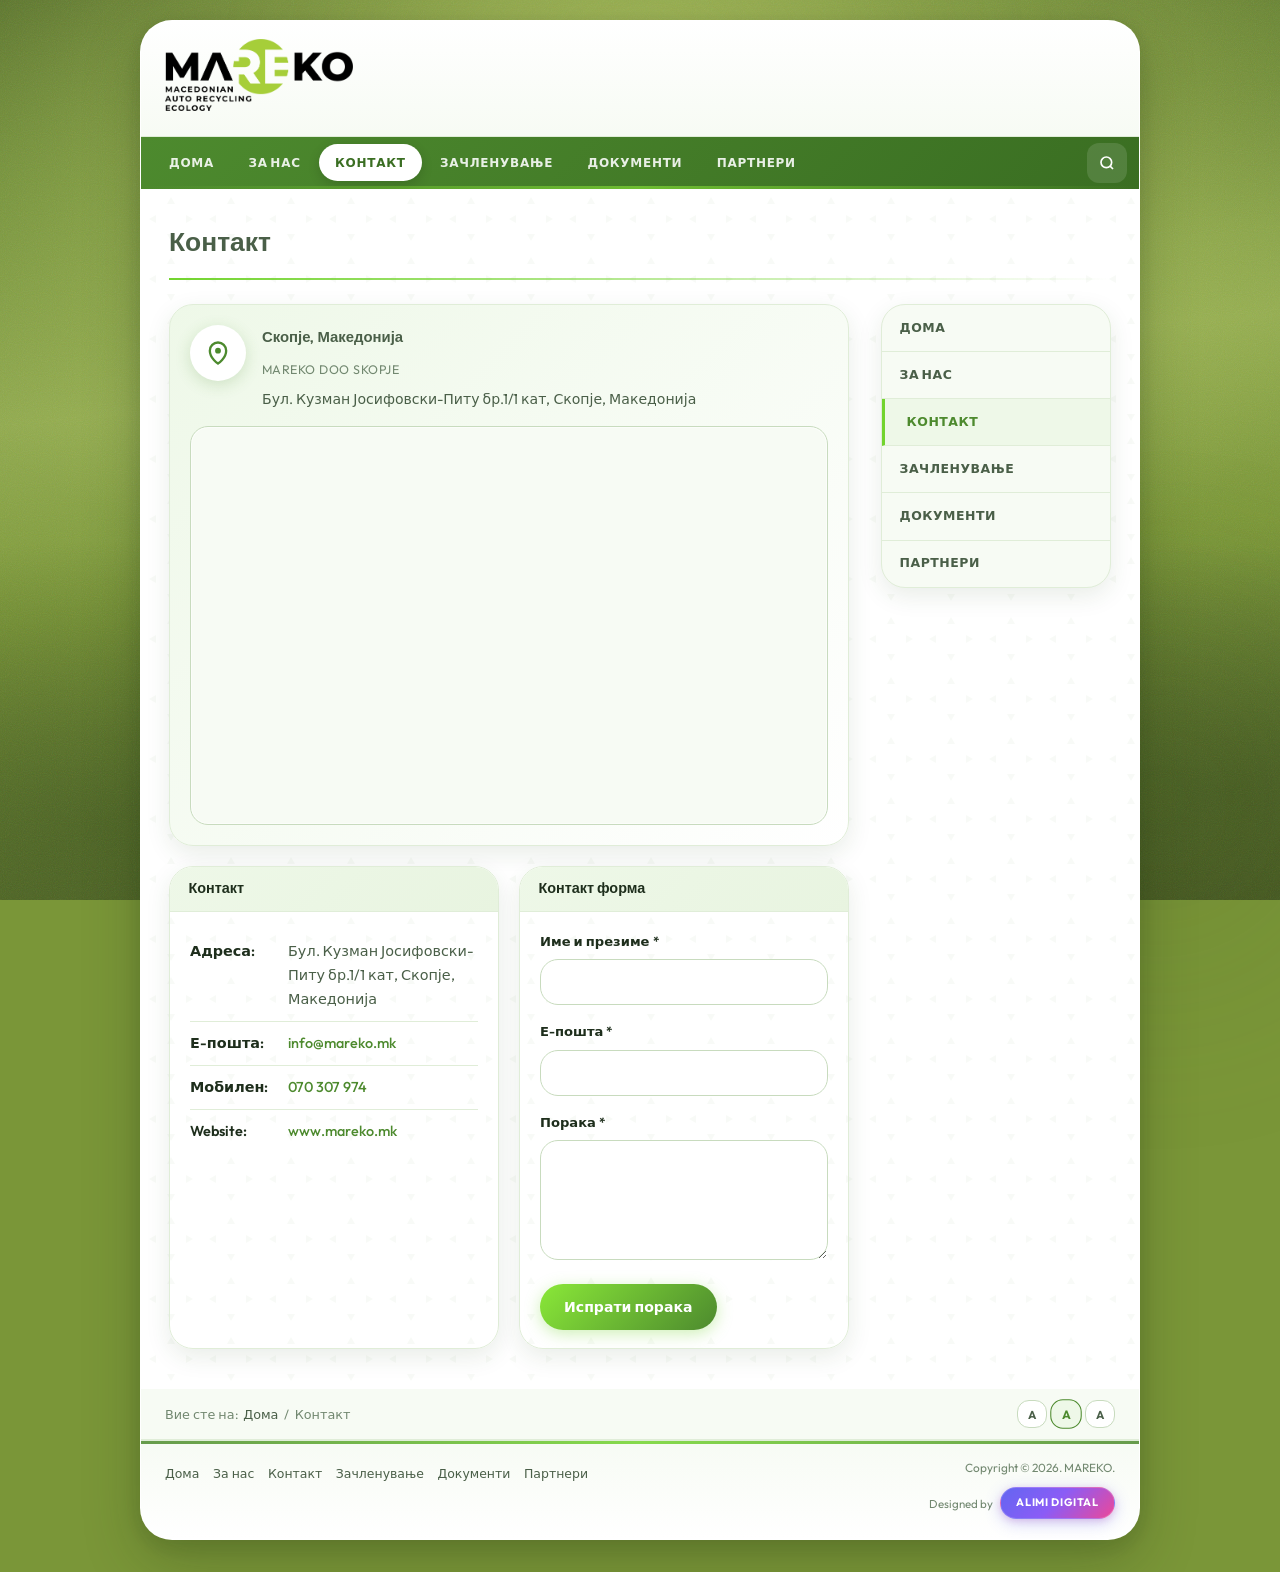
==== commit af53a3cd: "Use lat/lng for contact map and remove open-in-maps link Co-authored-by: Cursor <cursoragent@cursor." ====
--- a/kontakt.html
+++ b/kontakt.html
@@ -30,19 +30,13 @@
                   <address class="contact-address">
                     Бул. Кузман Јосифовски-Питу бр.1/1 кат, Скопје, Македонија
                   </address>
-                  <a
-                    class="contact-map-link"
-                    href="https://www.google.com/maps/search/?api=1&amp;query=MAREKO+DOO+Skopje,+Bulevar+Kuzman+Josifovski+Pitu+1%2F1,+Skopje,+North+Macedonia"
-                    target="_blank"
-                    rel="noopener noreferrer"
-                  >Отвори во Google Maps</a>
                 </div>
               </div>
               <div class="contact-map-wrap">
                 <iframe
                   class="contact-map"
-                  src="https://maps.google.com/maps?q=MAREKO+DOO+Skopje,+Bulevar+Kuzman+Josifovski+Pitu+1%2F1,+1000+Skopje,+North+Macedonia&amp;hl=mk&amp;z=17&amp;output=embed"
-                  title="MAREKO DOO Skopje – локација на Google Maps"
+                  src="https://maps.google.com/maps?q=41.9913,21.4459&amp;hl=mk&amp;z=16&amp;output=embed"
+                  title="MAREKO DOO Skopje – локација (41.9913, 21.4459)"
                   loading="lazy"
                   referrerpolicy="no-referrer-when-downgrade"
                   allowfullscreen
--- a/assets/css/styles.css
+++ b/assets/css/styles.css
@@ -1654,22 +1654,6 @@
   font-size: 0.88rem;
   line-height: 1.5;
   color: var(--text-muted);
-  margin-bottom: 0.65rem;
-}
-
-.contact-map-link {
-  display: inline-flex;
-  align-items: center;
-  gap: 0.35rem;
-  font-size: 0.78rem;
-  font-weight: 600;
-  color: var(--green-nav);
-  text-decoration: underline;
-  text-underline-offset: 3px;
-}
-
-.contact-map-link:hover {
-  color: var(--green-nav-dark);
 }
 
 .contact-map-wrap {
@@ -1686,9 +1670,10 @@
 
 .contact-map {
   position: absolute;
-  inset: 0;
+  left: 0;
   width: 100%;
-  height: 100%;
+  height: calc(100% + 72px);
+  top: -56px;
   border: 0;
 }
 
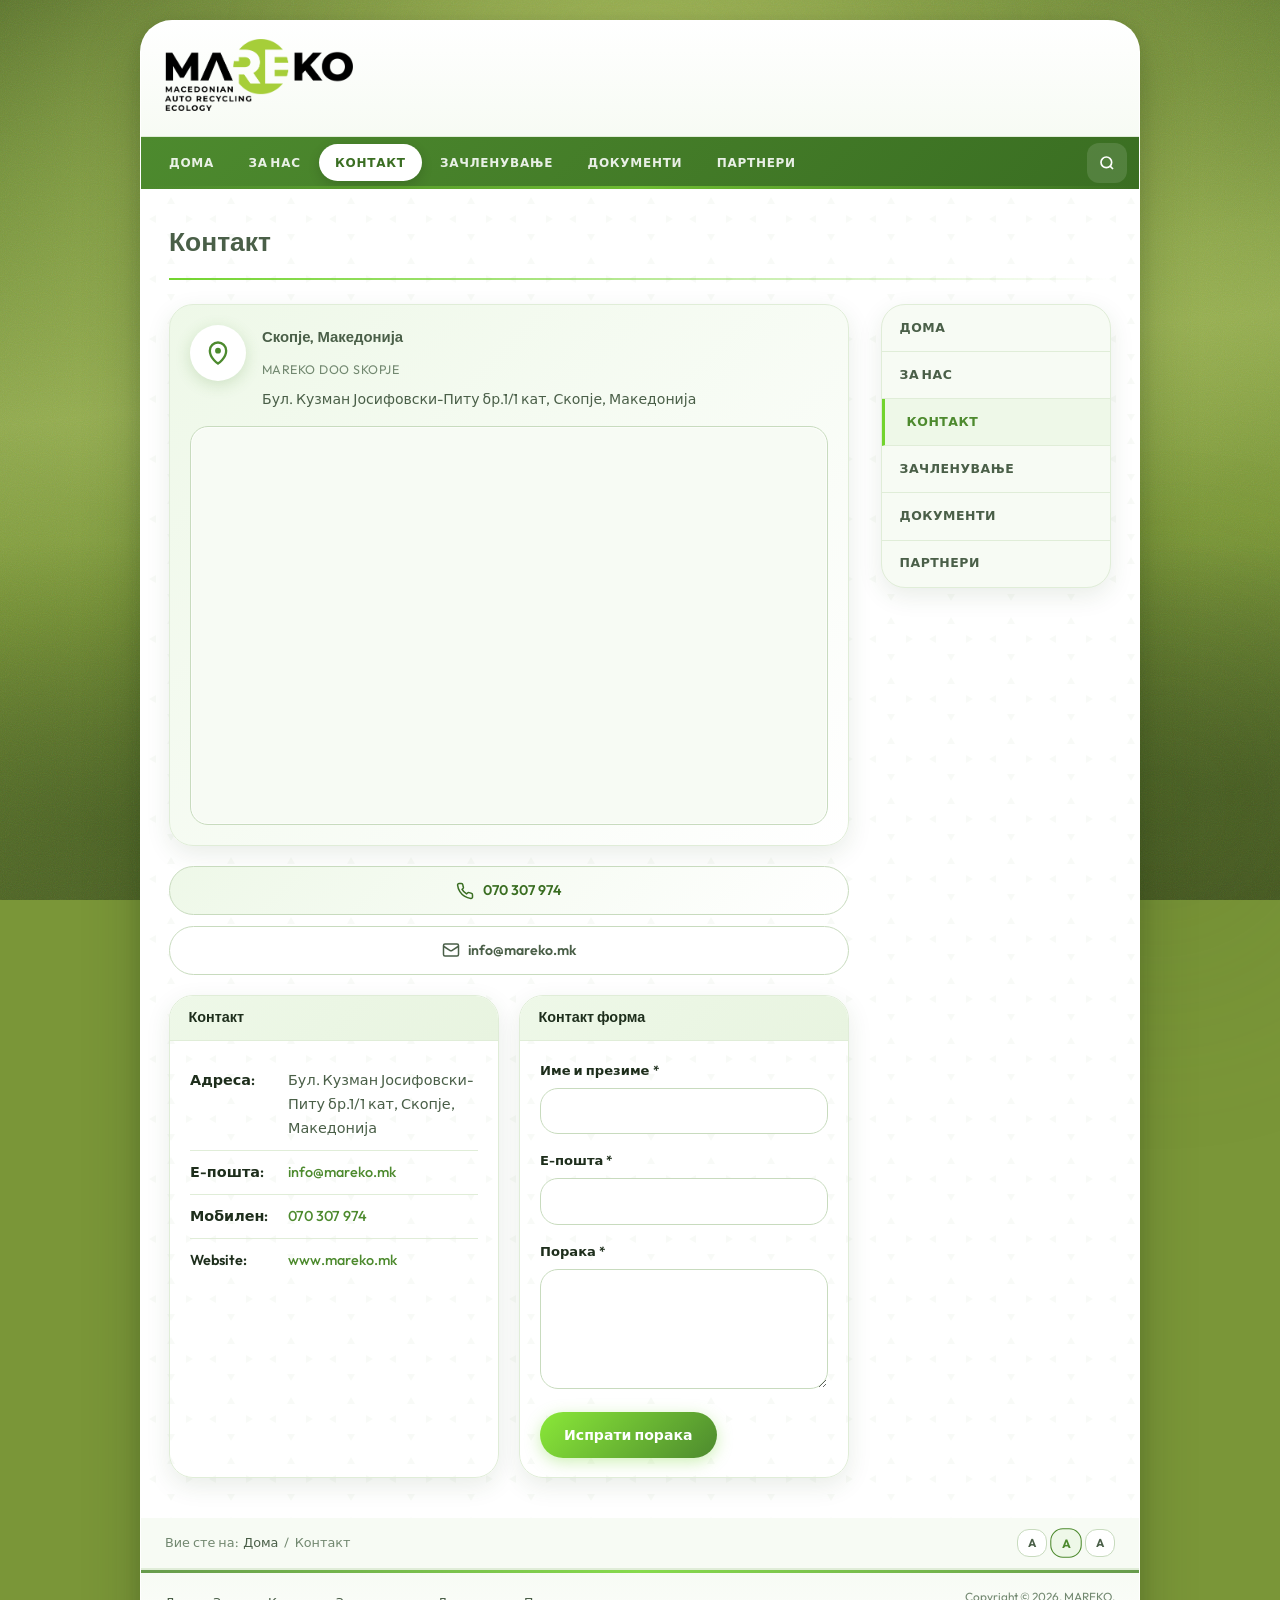
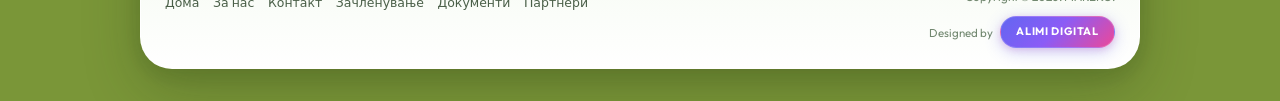
==== commit 472022f4: "Improve contact mobile layout and add back-to-top button Co-authored-by: Cursor <cursoragent@cursor." ====
--- a/kontakt.html
+++ b/kontakt.html
@@ -42,6 +42,16 @@
                   allowfullscreen
                 ></iframe>
               </div>
+            </div>
+            <div class="contact-actions fade-up">
+              <a href="tel:+38970307974" class="contact-action contact-action--phone">
+                <svg width="18" height="18" viewBox="0 0 24 24" fill="none" stroke="currentColor" stroke-width="2" aria-hidden="true"><path d="M22 16.92v3a2 2 0 0 1-2.18 2 19.79 19.79 0 0 1-8.63-3.07 19.5 19.5 0 0 1-6-6 19.79 19.79 0 0 1-3.07-8.67A2 2 0 0 1 4.11 2h3a2 2 0 0 1 2 1.72c.127.96.361 1.903.7 2.81a2 2 0 0 1-.45 2.11L8.09 9.91a16 16 0 0 0 6 6l1.27-1.27a2 2 0 0 1 2.11-.45c.907.339 1.85.573 2.81.7A2 2 0 0 1 22 16.92z"/></svg>
+                070 307 974
+              </a>
+              <a href="mailto:info@mareko.mk" class="contact-action contact-action--email">
+                <svg width="18" height="18" viewBox="0 0 24 24" fill="none" stroke="currentColor" stroke-width="2" aria-hidden="true"><rect x="2" y="4" width="20" height="16" rx="2"/><path d="m22 7-8.97 5.7a1.94 1.94 0 0 1-2.06 0L2 7"/></svg>
+                info@mareko.mk
+              </a>
             </div>
             <div class="contact-grid">
               <div class="contact-box fade-up">
--- a/assets/css/styles.css
+++ b/assets/css/styles.css
@@ -925,6 +925,107 @@
 
 .form-success.show { display: block; animation: fadeUp 0.4s var(--ease); }
 
+/* Contact quick actions (mobile-first) */
+.contact-actions {
+  display: grid;
+  grid-template-columns: 1fr;
+  gap: 0.65rem;
+  margin-bottom: 1.25rem;
+}
+
+.contact-action {
+  display: inline-flex;
+  align-items: center;
+  justify-content: center;
+  gap: 0.55rem;
+  min-height: 48px;
+  padding: 0.75rem 1rem;
+  border-radius: var(--radius-pill);
+  font-size: 0.88rem;
+  font-weight: 600;
+  text-decoration: none;
+  border: 1px solid var(--border-dark);
+  transition: all var(--transition);
+  -webkit-tap-highlight-color: transparent;
+}
+
+.contact-action--phone {
+  background: linear-gradient(135deg, var(--green-soft) 0%, var(--white) 100%);
+  color: var(--green-nav-dark);
+}
+
+.contact-action--phone:hover {
+  background: var(--green-soft);
+  color: var(--green-nav);
+  transform: translateY(-2px);
+  box-shadow: var(--shadow-soft);
+}
+
+.contact-action--email {
+  background: var(--white);
+  color: var(--text-muted);
+}
+
+.contact-action--email:hover {
+  border-color: var(--green-bright);
+  color: var(--green-nav);
+  transform: translateY(-2px);
+  box-shadow: var(--shadow-soft);
+}
+
+/* Back to top */
+.back-to-top {
+  position: fixed;
+  right: max(1rem, env(safe-area-inset-right, 0px));
+  bottom: max(1rem, env(safe-area-inset-bottom, 0px));
+  z-index: 850;
+  width: 50px;
+  height: 50px;
+  display: flex;
+  align-items: center;
+  justify-content: center;
+  border: 1px solid rgba(255, 255, 255, 0.35);
+  border-radius: 50%;
+  background: linear-gradient(145deg, var(--green-light) 0%, var(--green-nav) 55%, var(--green-nav-dark) 100%);
+  color: var(--white);
+  box-shadow:
+    0 10px 28px rgba(58, 110, 34, 0.38),
+    0 2px 8px rgba(0, 0, 0, 0.12),
+    inset 0 1px 0 rgba(255, 255, 255, 0.25);
+  cursor: pointer;
+  opacity: 0;
+  visibility: hidden;
+  transform: translateY(18px) scale(0.88);
+  transition:
+    opacity 0.35s var(--ease),
+    visibility 0.35s var(--ease),
+    transform 0.35s var(--ease-bounce),
+    box-shadow 0.35s var(--ease);
+  -webkit-tap-highlight-color: transparent;
+}
+
+.back-to-top.visible {
+  opacity: 1;
+  visibility: visible;
+  transform: translateY(0) scale(1);
+}
+
+.back-to-top:hover {
+  transform: translateY(-4px) scale(1.06);
+  box-shadow:
+    0 14px 36px rgba(58, 110, 34, 0.45),
+    0 4px 12px rgba(0, 0, 0, 0.14),
+    inset 0 1px 0 rgba(255, 255, 255, 0.3);
+}
+
+.back-to-top:active {
+  transform: translateY(-1px) scale(0.98);
+}
+
+.back-to-top svg {
+  filter: drop-shadow(0 1px 1px rgba(0, 0, 0, 0.15));
+}
+
 /* ─── HOME INTRO ─── */
 .home-intro {
   padding: 2rem 1.5rem 2.5rem;
@@ -1679,14 +1780,120 @@
 
 @media (max-width: 767px) {
   .contact-visual-header {
-    flex-direction: column;
+    flex-direction: row;
+    align-items: flex-start;
+    text-align: left;
+    gap: 0.85rem;
+  }
+
+  .contact-visual {
+    padding: 1rem;
+    gap: 0.85rem;
+  }
+
+  .map-pin {
+    width: 46px;
+    height: 46px;
+  }
+
+  .map-pin svg {
+    width: 22px;
+    height: 22px;
+  }
+
+  .contact-visual-text {
+    font-size: 0.95rem;
+  }
+
+  .contact-address {
+    font-size: 0.84rem;
+    line-height: 1.55;
+    word-break: break-word;
+  }
+
+  .contact-map-wrap {
+    aspect-ratio: 1 / 1;
+    min-height: 240px;
+    border-radius: var(--radius-md);
+  }
+
+  .contact-map {
+    top: -48px;
+    height: calc(100% + 64px);
+  }
+
+  .contact-actions {
+    grid-template-columns: 1fr;
+  }
+
+  .contact-grid {
+    gap: 1rem;
+  }
+
+  .contact-box-body {
+    padding: 1rem;
+  }
+
+  .contact-row {
+    grid-template-columns: 1fr;
+    gap: 0.3rem;
+    padding: 0.7rem 0;
+  }
+
+  .contact-label {
+    font-size: 0.72rem;
+    text-transform: uppercase;
+    letter-spacing: 0.05em;
+    color: var(--text-light);
+  }
+
+  .contact-value {
+    font-size: 0.9rem;
+    line-height: 1.5;
+    word-break: break-word;
+  }
+
+  .contact-value a[href^="tel:"],
+  .contact-value a[href^="mailto:"] {
+    display: inline-flex;
     align-items: center;
-    text-align: center;
-  }
-
-  .contact-map-wrap {
-    aspect-ratio: 4 / 3;
-    min-height: 200px;
+    min-height: 44px;
+    padding: 0.1rem 0;
+  }
+
+  .form-group input,
+  .form-group textarea {
+    font-size: 16px;
+    padding: 0.85rem 1rem;
+    border-radius: var(--radius-md);
+  }
+
+  .form-group textarea {
+    min-height: 140px;
+  }
+
+  .btn-primary {
+    width: 100%;
+  }
+
+  body[data-page="contact"] .page-body {
+    padding: 1.25rem 1rem 1.75rem;
+  }
+
+  body[data-page="contact"] .page-title {
+    font-size: 1.45rem;
+    margin-bottom: 1.15rem;
+  }
+
+  body[data-page="contact"] .footer-credit {
+    align-items: flex-start;
+    text-align: left;
+  }
+}
+
+@media (min-width: 480px) and (max-width: 767px) {
+  .contact-actions {
+    grid-template-columns: 1fr 1fr;
   }
 }
 
